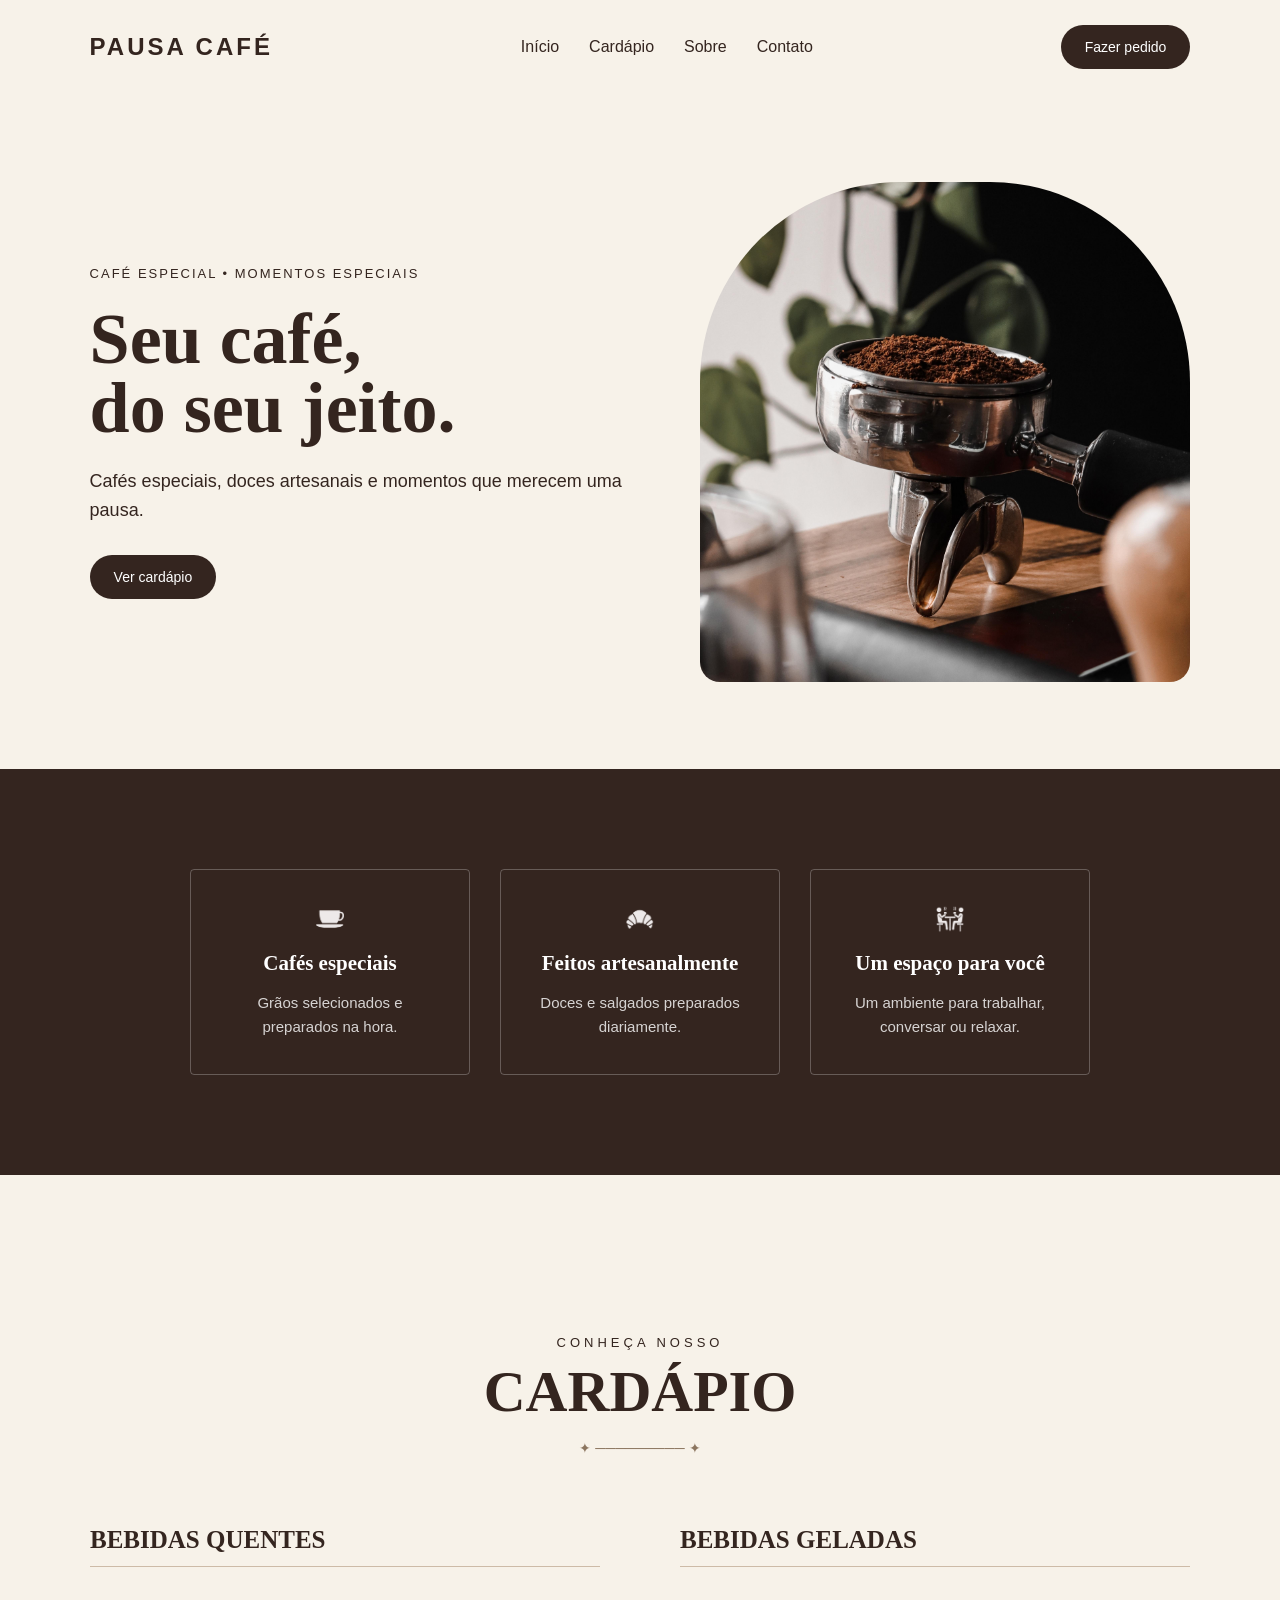
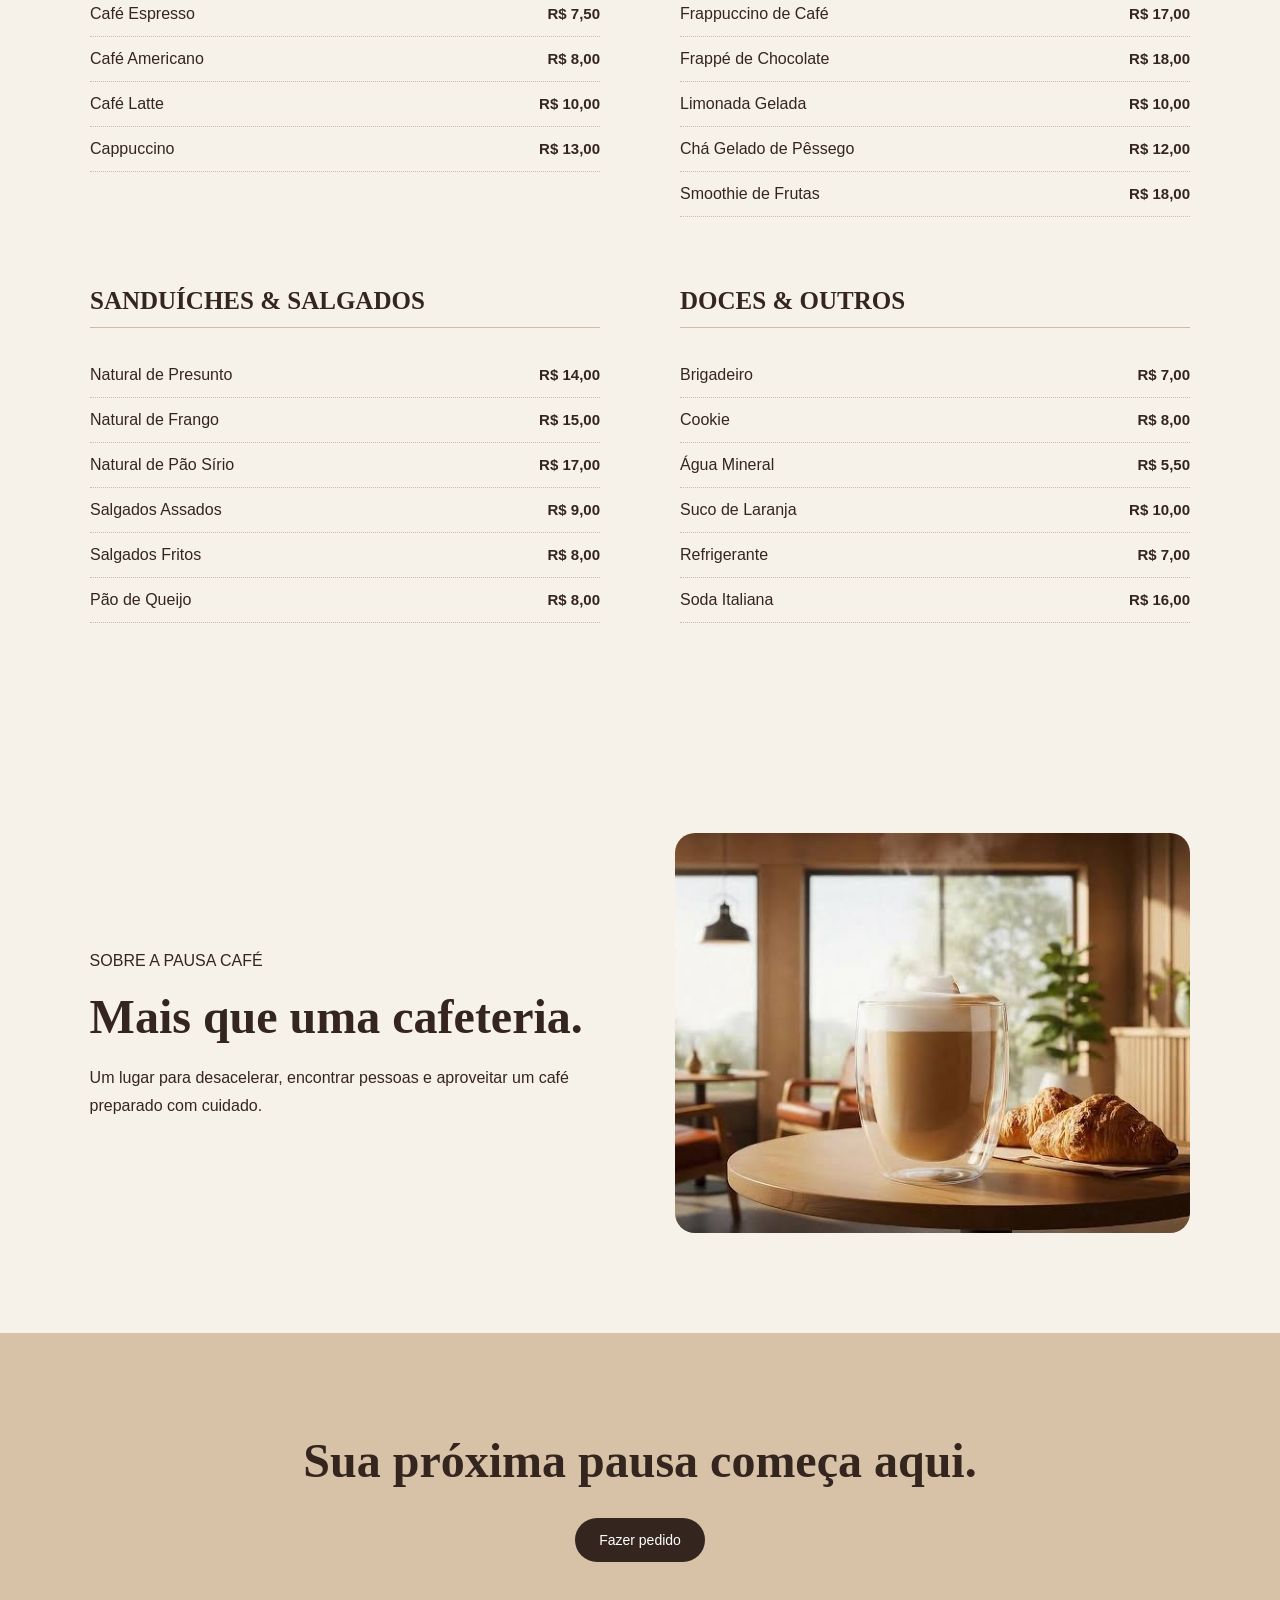
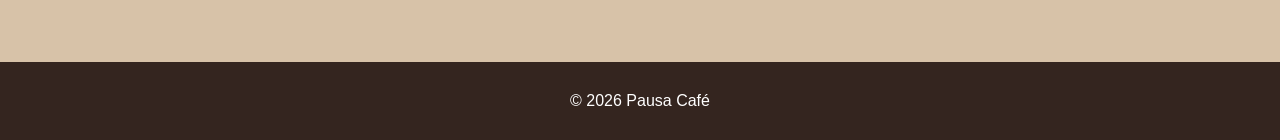
==== index.html @ 261d9401 "Add files via upload" ====
<!DOCTYPE html>
<html lang="pt-BR">

<head>
    <meta charset="UTF-8">
    <meta name="viewport" content="width=device-width, initial-scale=1.0">

    <title>Pausa Café</title>

    <link rel="stylesheet" href="style.css">
</head>

<body>

    <!-- HEADER -->
    <header>

        <h2>PAUSA CAFÉ</h2>

        <nav>
            <a href="#">Início</a>
            <a href="#">Cardápio</a>
            <a href="#">Sobre</a>
            <a href="#">Contato</a>
        </nav>

        <button>Fazer pedido</button>

    </header>


    <main>

        <!-- HERO -->
        <section class="hero">

            <div class="hero-text">

                <p>CAFÉ ESPECIAL • MOMENTOS ESPECIAIS</p>

                <h1>Seu café,<br>do seu jeito.</h1>

                <p>
                    Cafés especiais, doces artesanais
                    e momentos que merecem uma pausa.
                </p>

                <button>Ver cardápio</button>

            </div>


            <div class="hero-image">

                <img src="img1.jpg" alt="Café especial da Pausa Café">

            </div>

        </section>


        <!-- DIFERENCIAIS -->
        <section class="features">

            <div class="feature-card">

                <img src="icon1.png" alt="Ícone de café">

                <h3>Cafés especiais</h3>

                <p>
                    Grãos selecionados e preparados na hora.
                </p>

            </div>


            <div class="feature-card">

                <img src="icon2.png" alt="Ícone artesanal">

                <h3>Feitos artesanalmente</h3>

                <p>
                    Doces e salgados preparados diariamente.
                </p>

            </div>


            <div class="feature-card">

                <img src="icon3.png" alt="Ícone de ambiente">

                <h3>Um espaço para você</h3>

                <p>
                    Um ambiente para trabalhar, conversar ou relaxar.
                </p>

            </div>

        </section>


        <!-- CARDÁPIO -->
        <section class="menu">

            <div class="menu-header">

                <p>CONHEÇA NOSSO</p>

                <h2>Cardápio</h2>

                <span>✦ ───────── ✦</span>

            </div>


            <div class="menu-grid">

                <!-- BEBIDAS QUENTES -->
                <div class="menu-category">

                    <h3>Bebidas Quentes</h3>

                    <div class="menu-item">
                        <span>Café Espresso</span>
                        <strong>R$ 7,50</strong>
                    </div>

                    <div class="menu-item">
                        <span>Café Americano</span>
                        <strong>R$ 8,00</strong>
                    </div>

                    <div class="menu-item">
                        <span>Café Latte</span>
                        <strong>R$ 10,00</strong>
                    </div>

                    <div class="menu-item">
                        <span>Cappuccino</span>
                        <strong>R$ 13,00</strong>
                    </div>

                </div>


                <!-- BEBIDAS GELADAS -->
                <div class="menu-category">

                    <h3>Bebidas Geladas</h3>

                    <div class="menu-item">
                        <span>Frappuccino de Café</span>
                        <strong>R$ 17,00</strong>
                    </div>

                    <div class="menu-item">
                        <span>Frappé de Chocolate</span>
                        <strong>R$ 18,00</strong>
                    </div>

                    <div class="menu-item">
                        <span>Limonada Gelada</span>
                        <strong>R$ 10,00</strong>
                    </div>

                    <div class="menu-item">
                        <span>Chá Gelado de Pêssego</span>
                        <strong>R$ 12,00</strong>
                    </div>

                    <div class="menu-item">
                        <span>Smoothie de Frutas</span>
                        <strong>R$ 18,00</strong>
                    </div>

                </div>


                <!-- SANDUÍCHES E SALGADOS -->
                <div class="menu-category">

                    <h3>Sanduíches & Salgados</h3>

                    <div class="menu-item">
                        <span>Natural de Presunto</span>
                        <strong>R$ 14,00</strong>
                    </div>

                    <div class="menu-item">
                        <span>Natural de Frango</span>
                        <strong>R$ 15,00</strong>
                    </div>

                    <div class="menu-item">
                        <span>Natural de Pão Sírio</span>
                        <strong>R$ 17,00</strong>
                    </div>

                    <div class="menu-item">
                        <span>Salgados Assados</span>
                        <strong>R$ 9,00</strong>
                    </div>

                    <div class="menu-item">
                        <span>Salgados Fritos</span>
                        <strong>R$ 8,00</strong>
                    </div>

                    <div class="menu-item">
                        <span>Pão de Queijo</span>
                        <strong>R$ 8,00</strong>
                    </div>

                </div>


                <!-- DOCES E OUTROS -->
                <div class="menu-category">

                    <h3>Doces & Outros</h3>

                    <div class="menu-item">
                        <span>Brigadeiro</span>
                        <strong>R$ 7,00</strong>
                    </div>

                    <div class="menu-item">
                        <span>Cookie</span>
                        <strong>R$ 8,00</strong>
                    </div>

                    <div class="menu-item">
                        <span>Água Mineral</span>
                        <strong>R$ 5,50</strong>
                    </div>

                    <div class="menu-item">
                        <span>Suco de Laranja</span>
                        <strong>R$ 10,00</strong>
                    </div>

                    <div class="menu-item">
                        <span>Refrigerante</span>
                        <strong>R$ 7,00</strong>
                    </div>

                    <div class="menu-item">
                        <span>Soda Italiana</span>
                        <strong>R$ 16,00</strong>
                    </div>

                </div>

            </div>

        </section>


        <!-- SOBRE -->
        <section class="about">

            <div class="about-text">

                <p>SOBRE A PAUSA CAFÉ</p>

                <h2>Mais que uma cafeteria.</h2>

                <p>
                    Um lugar para desacelerar, encontrar
                    pessoas e aproveitar um café preparado
                    com cuidado.
                </p>

            </div>


            <div class="about-image">

                <img src="img2.avif" alt="Ambiente da Pausa Café">

            </div>

        </section>


        <!-- CTA -->
        <section class="cta">

            <h2>Sua próxima pausa começa aqui.</h2>

            <button>Fazer pedido</button>

        </section>

    </main>


    <!-- FOOTER -->
    <footer>

        <p>© 2026 Pausa Café</p>

    </footer>

</body>

</html>
---- style.css ----
/* =========================
   RESET
========================= */

* {
    margin: 0;
    padding: 0;
    box-sizing: border-box;
}


/* =========================
   BODY
========================= */

body {
    font-family: Arial, sans-serif;
    background: #f7f2e9;
    color: #34251f;
}


/* =========================
   HEADER
========================= */

header {
    display: flex;
    align-items: center;
    justify-content: space-between;
    padding: 25px 7%;
}

header h2 {
    letter-spacing: 3px;
}

nav {
    display: flex;
    gap: 30px;
}

nav a {
    color: #34251f;
    text-decoration: none;
}

nav a:hover {
    opacity: 0.6;
}


/* =========================
   BOTÕES
========================= */

button {
    background: #34251f;
    color: white;
    border: none;
    border-radius: 30px;
    padding: 14px 24px;
    cursor: pointer;
    font-size: 14px;
    transition: 0.3s;
}

button:hover {
    transform: translateY(-2px);
    opacity: 0.9;
}


/* =========================
   HERO
========================= */

.hero {
    min-height: 75vh;
    display: flex;
    align-items: center;
    justify-content: space-between;
    padding: 70px 7%;
    gap: 60px;
}

.hero-text {
    max-width: 550px;
}

.hero-text > p:first-child {
    font-size: 13px;
    letter-spacing: 2px;
    margin-bottom: 20px;
}

.hero h1 {
    font-family: Georgia, serif;
    font-size: 72px;
    line-height: 0.95;
    margin-bottom: 25px;
}

.hero-text > p {
    font-size: 18px;
    line-height: 1.6;
    margin-bottom: 30px;
}

.hero-image {
    width: 45%;
}

.hero-image img {
    width: 100%;
    height: 500px;
    object-fit: cover;
    border-radius: 200px 200px 20px 20px;
    display: block;
}


/* =========================
   DIFERENCIAIS
========================= */

.features {
    display: flex;
    justify-content: center;
    align-items: stretch;
    gap: 30px;
    padding: 100px 7%;
    background: #34251f;
    color: white;
}

.feature-card {
    width: 280px;
    min-height: 190px;
    padding: 35px 30px;

    display: flex;
    flex-direction: column;
    justify-content: center;
    align-items: center;

    text-align: center;

    border: 1px solid rgba(255, 255, 255, 0.25);
    border-radius: 4px;
}

.feature-card img {
    width: 28px;
    height: 28px;
    object-fit: contain;
    margin-bottom: 18px;
}

.feature-card h3 {
    font-family: Georgia, serif;
    font-size: 21px;
    margin-bottom: 15px;
}

.feature-card p {
    max-width: 220px;
    font-size: 15px;
    line-height: 1.6;
    opacity: 0.8;
}


/* =========================
   CARDÁPIO
========================= */

.menu {
    padding: 160px 7% 110px;
    background: #f7f2e9;
}

.menu-header {
    width: 100%;
    display: flex;
    flex-direction: column;
    align-items: center;
    justify-content: center;
    text-align: center;
    margin-bottom: 70px;
}

.menu-header p {
    font-size: 13px;
    letter-spacing: 4px;
    margin-bottom: 8px;
}

.menu-header h2 {
    font-family: Georgia, serif;
    font-size: 58px;
    text-transform: uppercase;
    margin-bottom: 15px;
}

.menu-header span {
    color: #8c7660;
    font-size: 14px;
}

.menu-grid {
    max-width: 1100px;
    margin: 0 auto;

    display: grid;
    grid-template-columns: repeat(2, 1fr);

    gap: 70px 80px;
}

.menu-category h3 {
    font-family: Georgia, serif;
    font-size: 25px;
    text-transform: uppercase;

    margin-bottom: 25px;
    padding-bottom: 12px;

    border-bottom: 1px solid #cdbba7;
}

.menu-item {
    display: flex;
    align-items: baseline;
    justify-content: space-between;

    gap: 20px;
    padding: 13px 0;

    border-bottom: 1px dotted #cdbba7;
}

.menu-item span {
    font-size: 16px;
}

.menu-item strong {
    font-size: 15px;
    white-space: nowrap;
}


/* =========================
   SOBRE
========================= */

.about {
    display: grid;
    grid-template-columns: 1fr 1fr;
    gap: 70px;
    padding: 100px 7%;
    align-items: center;
}

.about h2 {
    font-family: Georgia, serif;
    font-size: 48px;
    margin: 15px 0 20px;
}

.about p {
    line-height: 1.7;
}

.about-image {
    height: 400px;
    border-radius: 20px;
    overflow: hidden;
}

.about-image img {
    width: 100%;
    height: 100%;
    object-fit: cover;
    display: block;
}


/* =========================
   CTA
========================= */

.cta {
    padding: 100px 7%;
    text-align: center;
    background: #d7c2a8;
}

.cta h2 {
    font-family: Georgia, serif;
    font-size: 48px;
    margin-bottom: 30px;
}


/* =========================
   FOOTER
========================= */

footer {
    padding: 30px 7%;
    background: #34251f;
    color: white;
    text-align: center;
}


/* =========================
   RESPONSIVIDADE
========================= */

@media (max-width: 800px) {

    /* HEADER */

    header {
        flex-direction: column;
        gap: 20px;
    }

    nav {
        gap: 15px;
        flex-wrap: wrap;
        justify-content: center;
    }


    /* HERO */

    .hero {
        flex-direction: column;
        padding-top: 40px;
    }

    .hero-text {
        max-width: 100%;
        text-align: center;
    }

    .hero h1 {
        font-size: 52px;
    }

    .hero-image {
        width: 100%;
    }

    .hero-image img {
        height: 400px;
    }


    /* DIFERENCIAIS */

    .features {
        flex-direction: column;
        align-items: center;
        padding: 80px 7%;
    }

    .feature-card {
        width: 100%;
        max-width: 320px;
    }


    /* CARDÁPIO */

    .menu {
        padding: 100px 6% 80px;
    }

    .menu-header {
        margin-bottom: 50px;
    }

    .menu-header h2 {
        font-size: 44px;
    }

    .menu-grid {
        grid-template-columns: 1fr;
        gap: 55px;
    }

    .menu-category h3 {
        font-size: 22px;
    }

    .menu-item span {
        font-size: 15px;
    }

    .menu-item strong {
        font-size: 14px;
    }


    /* SOBRE */

    .about {
        grid-template-columns: 1fr;
        gap: 40px;
    }

    .about h2 {
        font-size: 40px;
    }


    /* CTA */

    .cta h2 {
        font-size: 40px;
    }

}

/* =========================
   MUDANÇAS ADICIONAIS 
========================= */

/* Rolagem Suave */
html {
    scroll-behavior: smooth;
}

/* Header Buttons Layout */
.header-buttons {
    display: flex;
    gap: 15px;
}

.btn-alt {
    background: #8c7660;
    color: white;
}

.btn-alt:hover {
    background: #6a5745;
}

/* =========================
   PORTFÓLIO / CONTATO
========================= */

.portfolio {
    padding: 100px 7%;
    background: #ffffff;
}

.portfolio-header {
    text-align: center;
    margin-bottom: 60px;
}

.portfolio-header p {
    font-size: 13px;
    letter-spacing: 4px;
    margin-bottom: 8px;
}

.portfolio-header h2 {
    font-family: Georgia, serif;
    font-size: 48px;
    color: #34251f;
}

.portfolio-content {
    display: grid;
    grid-template-columns: 1fr 1fr;
    gap: 50px;
    align-items: center;
}

.contact-info {
    padding: 30px;
    background: #f7f2e9;
    border-radius: 12px;
}

.contact-info h3 {
    font-family: Georgia, serif;
    font-size: 28px;
    margin-bottom: 20px;
}

.contact-info p {
    margin-bottom: 15px;
    font-size: 16px;
    line-height: 1.5;
}

.gallery-grid {
    display: grid;
    grid-template-columns: 1fr 1fr;
    gap: 20px;
}

.gallery-item {
    position: relative;
    border-radius: 12px;
    overflow: hidden;
    height: 250px;
    cursor: pointer;
}

.gallery-item img {
    width: 100%;
    height: 100%;
    object-fit: cover;
    transition: 0.3s;
}

.gallery-item .overlay {
    position: absolute;
    bottom: -50px;
    left: 0;
    width: 100%;
    background: rgba(52, 37, 31, 0.8);
    color: white;
    text-align: center;
    padding: 15px;
    transition: 0.3s;
    font-weight: bold;
}

.gallery-item:hover img {
    transform: scale(1.1);
}

.gallery-item:hover .overlay {
    bottom: 0;
}

@media (max-width: 800px) {
    .portfolio-content {
        grid-template-columns: 1fr;
    }
}
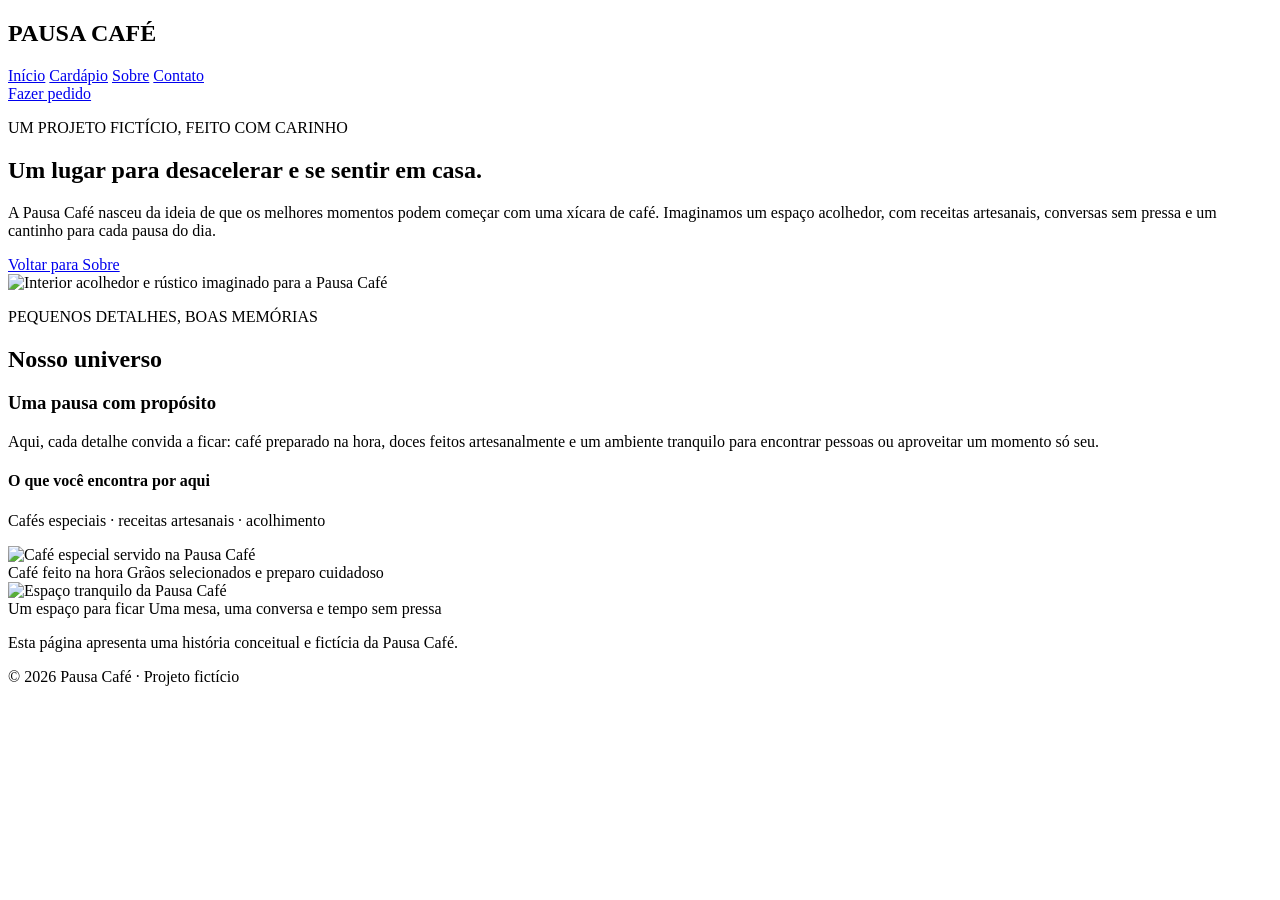
==== commit 662edb2c: "Update index.html with SEO enhancements Added meta description for SEO and updated title." ====
--- a/index.html
+++ b/index.html
@@ -4,308 +4,91 @@
 <head>
     <meta charset="UTF-8">
     <meta name="viewport" content="width=device-width, initial-scale=1.0">
-
-    <title>Pausa Café</title>
-
-    <link rel="stylesheet" href="style.css">
+    <meta name="description" content="Conheça a história e os espaços da Pausa Café.">
+    <title>Mais sobre | Pausa Café</title>
+    <link rel="stylesheet" href="assets/css/style.css">
 </head>
 
 <body>
-
-    <!-- HEADER -->
-    <header>
-
+    <header id="top">
         <h2>PAUSA CAFÉ</h2>
 
-        <nav>
-            <a href="#">Início</a>
-            <a href="#">Cardápio</a>
-            <a href="#">Sobre</a>
-            <a href="#">Contato</a>
+        <nav aria-label="Navegação principal">
+            <a href="index.html#top">Início</a>
+            <a href="index.html#menu">Cardápio</a>
+            <a href="index.html#about">Sobre</a>
+            <a href="index.html#contact">Contato</a>
         </nav>
 
-        <button>Fazer pedido</button>
-
+        <a class="button" href="order.html">Fazer pedido</a>
     </header>
 
-
     <main>
-
-        <!-- HERO -->
-        <section class="hero">
-
-            <div class="hero-text">
-
-                <p>CAFÉ ESPECIAL • MOMENTOS ESPECIAIS</p>
-
-                <h1>Seu café,<br>do seu jeito.</h1>
-
+        <section class="portfolio-hero">
+            <div class="portfolio-hero-text">
+                <p>UM PROJETO FICTÍCIO, FEITO COM CARINHO</p>
+                <h1>Um lugar para desacelerar e se sentir em casa.</h1>
                 <p>
-                    Cafés especiais, doces artesanais
-                    e momentos que merecem uma pausa.
+                    A Pausa Café nasceu da ideia de que os melhores momentos
+                    podem começar com uma xícara de café. Imaginamos um espaço
+                    acolhedor, com receitas artesanais, conversas sem pressa e
+                    um cantinho para cada pausa do dia.
                 </p>
-
-                <button>Ver cardápio</button>
-
+                <a class="button" href="index.html#about">Voltar para Sobre</a>
             </div>
 
+            <div class="portfolio-hero-image">
+                <img src="assets/images/img3.png" alt="Interior acolhedor e rústico imaginado para a Pausa Café">
+            </div>
+        </section>
 
-            <div class="hero-image">
-
-                <img src="img1.jpg" alt="Café especial da Pausa Café">
-
+        <section class="portfolio" id="portfolio">
+            <div class="portfolio-header">
+                <p>PEQUENOS DETALHES, BOAS MEMÓRIAS</p>
+                <h2>Nosso universo</h2>
             </div>
 
-        </section>
+            <div class="portfolio-content">
+                <div class="contact-info">
+                    <h3>Uma pausa com propósito</h3>
+                    <p>
+                        Aqui, cada detalhe convida a ficar:
+                        café preparado na hora, doces feitos artesanalmente e
+                        um ambiente tranquilo para encontrar pessoas ou aproveitar
+                        um momento só seu.
+                    </p>
+                    <h4 class="contact-info-subtitle">O que você encontra por aqui</h4>
+                    <p class="contact-info-list">Cafés especiais · receitas artesanais · acolhimento</p>
+                </div>
 
+                <div class="gallery-grid">
+                    <article class="gallery-item">
+                        <img src="assets/images/img1.jpg" alt="Café especial servido na Pausa Café">
+                        <div class="overlay">
+                            Café feito na hora
+                            <span>Grãos selecionados e preparo cuidadoso</span>
+                        </div>
+                    </article>
 
-        <!-- DIFERENCIAIS -->
-        <section class="features">
-
-            <div class="feature-card">
-
-                <img src="icon1.png" alt="Ícone de café">
-
-                <h3>Cafés especiais</h3>
-
-                <p>
-                    Grãos selecionados e preparados na hora.
-                </p>
-
+                    <article class="gallery-item">
+                        <img src="assets/images/img2.avif" alt="Espaço tranquilo da Pausa Café">
+                        <div class="overlay">
+                            Um espaço para ficar
+                            <span>Uma mesa, uma conversa e tempo sem pressa</span>
+                        </div>
+                    </article>
+                </div>
             </div>
 
-
-            <div class="feature-card">
-
-                <img src="icon2.png" alt="Ícone artesanal">
-
-                <h3>Feitos artesanalmente</h3>
-
-                <p>
-                    Doces e salgados preparados diariamente.
-                </p>
-
-            </div>
-
-
-            <div class="feature-card">
-
-                <img src="icon3.png" alt="Ícone de ambiente">
-
-                <h3>Um espaço para você</h3>
-
-                <p>
-                    Um ambiente para trabalhar, conversar ou relaxar.
-                </p>
-
-            </div>
-
+            <p class="portfolio-note">Esta página apresenta uma história conceitual e fictícia da Pausa Café.</p>
         </section>
-
-
-        <!-- CARDÁPIO -->
-        <section class="menu">
-
-            <div class="menu-header">
-
-                <p>CONHEÇA NOSSO</p>
-
-                <h2>Cardápio</h2>
-
-                <span>✦ ───────── ✦</span>
-
-            </div>
-
-
-            <div class="menu-grid">
-
-                <!-- BEBIDAS QUENTES -->
-                <div class="menu-category">
-
-                    <h3>Bebidas Quentes</h3>
-
-                    <div class="menu-item">
-                        <span>Café Espresso</span>
-                        <strong>R$ 7,50</strong>
-                    </div>
-
-                    <div class="menu-item">
-                        <span>Café Americano</span>
-                        <strong>R$ 8,00</strong>
-                    </div>
-
-                    <div class="menu-item">
-                        <span>Café Latte</span>
-                        <strong>R$ 10,00</strong>
-                    </div>
-
-                    <div class="menu-item">
-                        <span>Cappuccino</span>
-                        <strong>R$ 13,00</strong>
-                    </div>
-
-                </div>
-
-
-                <!-- BEBIDAS GELADAS -->
-                <div class="menu-category">
-
-                    <h3>Bebidas Geladas</h3>
-
-                    <div class="menu-item">
-                        <span>Frappuccino de Café</span>
-                        <strong>R$ 17,00</strong>
-                    </div>
-
-                    <div class="menu-item">
-                        <span>Frappé de Chocolate</span>
-                        <strong>R$ 18,00</strong>
-                    </div>
-
-                    <div class="menu-item">
-                        <span>Limonada Gelada</span>
-                        <strong>R$ 10,00</strong>
-                    </div>
-
-                    <div class="menu-item">
-                        <span>Chá Gelado de Pêssego</span>
-                        <strong>R$ 12,00</strong>
-                    </div>
-
-                    <div class="menu-item">
-                        <span>Smoothie de Frutas</span>
-                        <strong>R$ 18,00</strong>
-                    </div>
-
-                </div>
-
-
-                <!-- SANDUÍCHES E SALGADOS -->
-                <div class="menu-category">
-
-                    <h3>Sanduíches & Salgados</h3>
-
-                    <div class="menu-item">
-                        <span>Natural de Presunto</span>
-                        <strong>R$ 14,00</strong>
-                    </div>
-
-                    <div class="menu-item">
-                        <span>Natural de Frango</span>
-                        <strong>R$ 15,00</strong>
-                    </div>
-
-                    <div class="menu-item">
-                        <span>Natural de Pão Sírio</span>
-                        <strong>R$ 17,00</strong>
-                    </div>
-
-                    <div class="menu-item">
-                        <span>Salgados Assados</span>
-                        <strong>R$ 9,00</strong>
-                    </div>
-
-                    <div class="menu-item">
-                        <span>Salgados Fritos</span>
-                        <strong>R$ 8,00</strong>
-                    </div>
-
-                    <div class="menu-item">
-                        <span>Pão de Queijo</span>
-                        <strong>R$ 8,00</strong>
-                    </div>
-
-                </div>
-
-
-                <!-- DOCES E OUTROS -->
-                <div class="menu-category">
-
-                    <h3>Doces & Outros</h3>
-
-                    <div class="menu-item">
-                        <span>Brigadeiro</span>
-                        <strong>R$ 7,00</strong>
-                    </div>
-
-                    <div class="menu-item">
-                        <span>Cookie</span>
-                        <strong>R$ 8,00</strong>
-                    </div>
-
-                    <div class="menu-item">
-                        <span>Água Mineral</span>
-                        <strong>R$ 5,50</strong>
-                    </div>
-
-                    <div class="menu-item">
-                        <span>Suco de Laranja</span>
-                        <strong>R$ 10,00</strong>
-                    </div>
-
-                    <div class="menu-item">
-                        <span>Refrigerante</span>
-                        <strong>R$ 7,00</strong>
-                    </div>
-
-                    <div class="menu-item">
-                        <span>Soda Italiana</span>
-                        <strong>R$ 16,00</strong>
-                    </div>
-
-                </div>
-
-            </div>
-
-        </section>
-
-
-        <!-- SOBRE -->
-        <section class="about">
-
-            <div class="about-text">
-
-                <p>SOBRE A PAUSA CAFÉ</p>
-
-                <h2>Mais que uma cafeteria.</h2>
-
-                <p>
-                    Um lugar para desacelerar, encontrar
-                    pessoas e aproveitar um café preparado
-                    com cuidado.
-                </p>
-
-            </div>
-
-
-            <div class="about-image">
-
-                <img src="img2.avif" alt="Ambiente da Pausa Café">
-
-            </div>
-
-        </section>
-
-
-        <!-- CTA -->
-        <section class="cta">
-
-            <h2>Sua próxima pausa começa aqui.</h2>
-
-            <button>Fazer pedido</button>
-
-        </section>
-
     </main>
 
-
-    <!-- FOOTER -->
     <footer>
-
-        <p>© 2026 Pausa Café</p>
-
+        <p>© 2026 Pausa Café · Projeto fictício</p>
     </footer>
 
+    <script src="assets/js/script.js"></script>
 </body>
 
-</html>+</html>
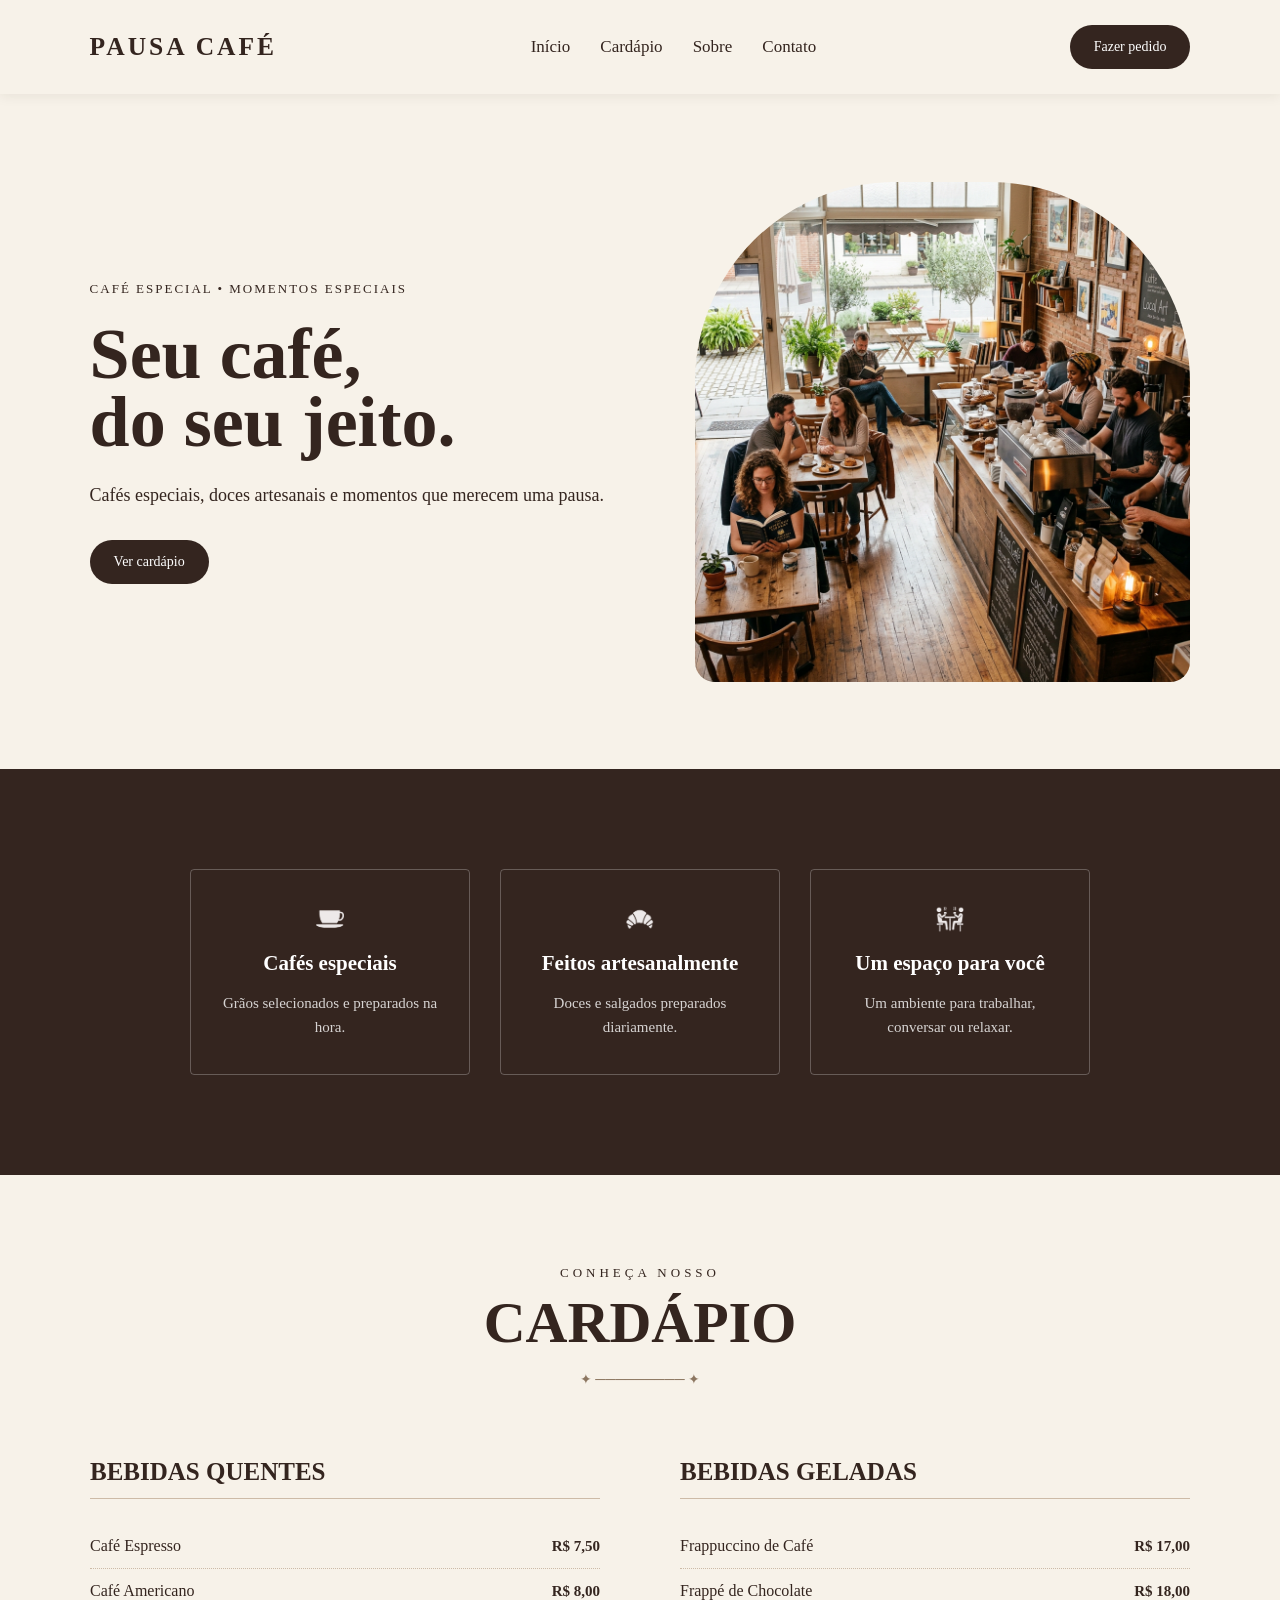
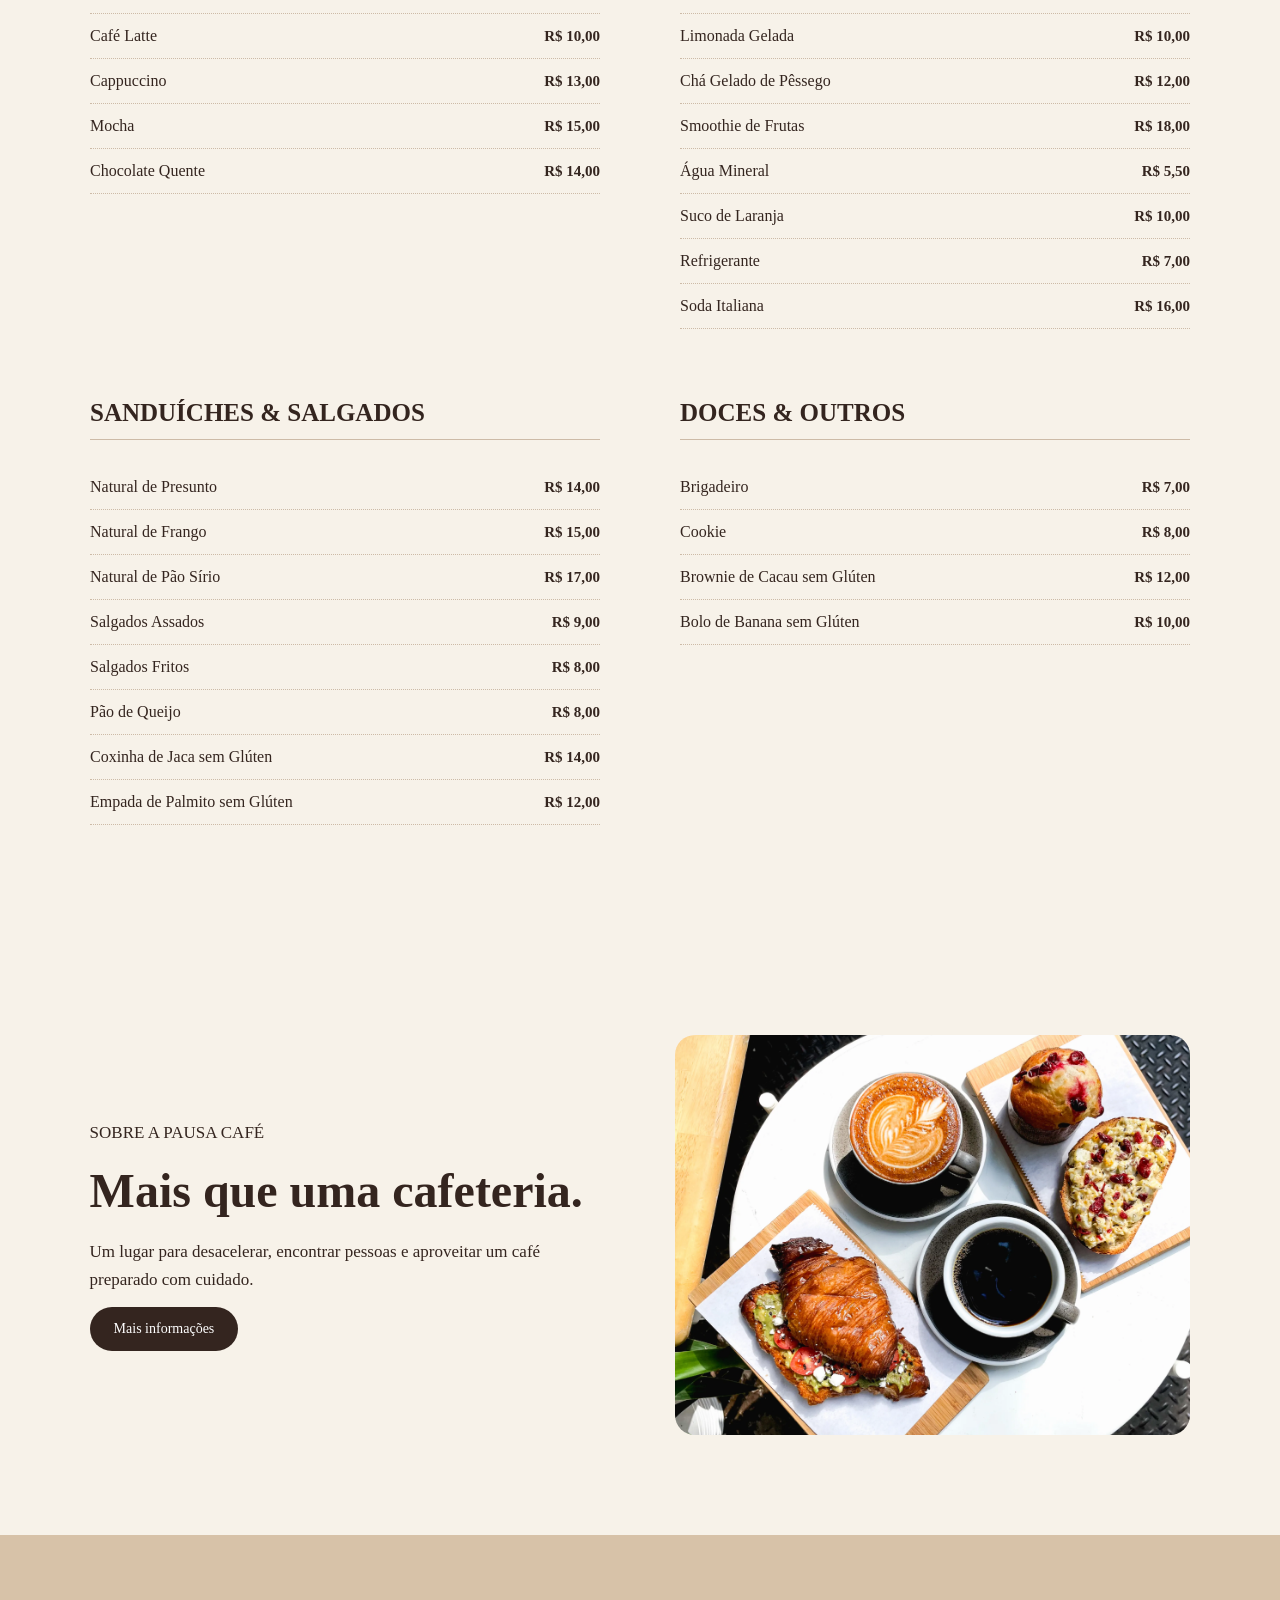
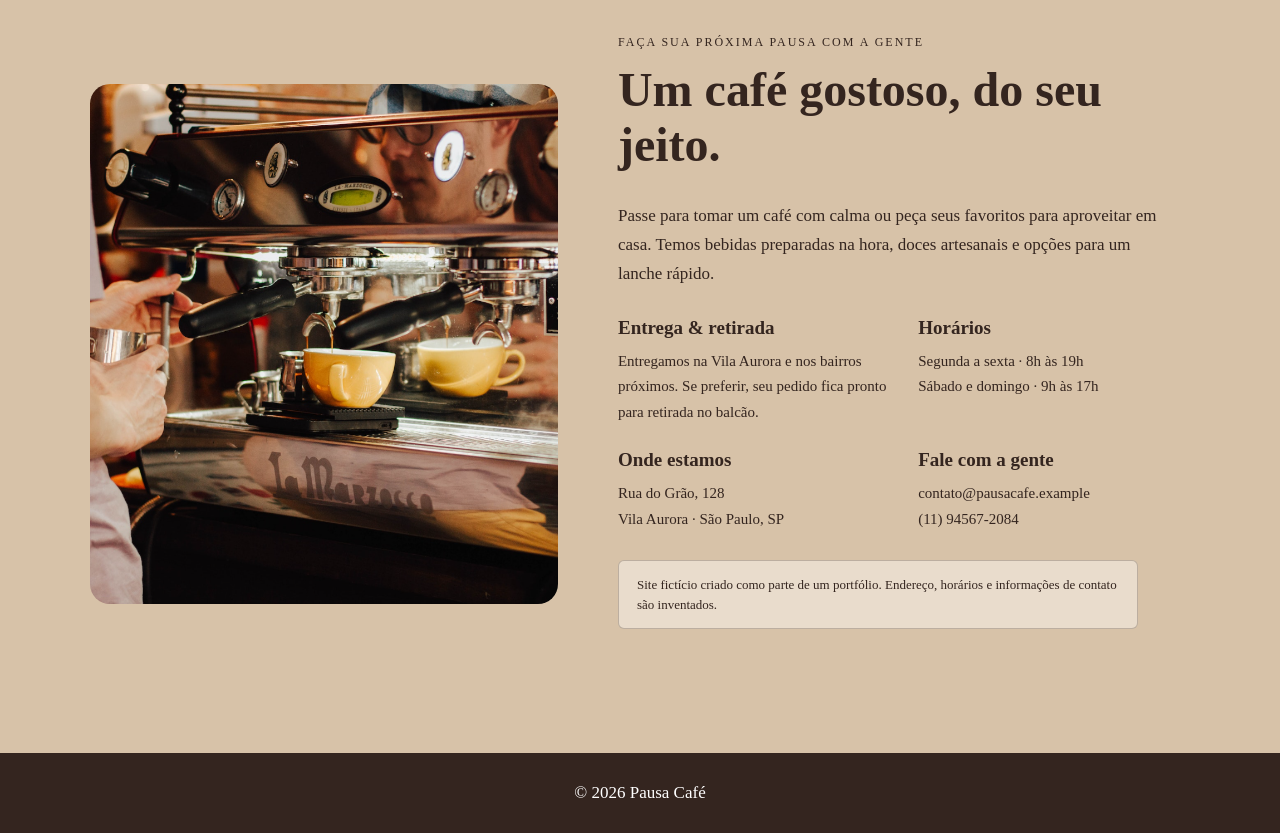
==== commit 558f6fb9: "Add files via upload" ====
--- a/index.html
+++ b/index.html
@@ -4,91 +4,377 @@
 <head>
     <meta charset="UTF-8">
     <meta name="viewport" content="width=device-width, initial-scale=1.0">
-    <meta name="description" content="Conheça a história e os espaços da Pausa Café.">
-    <title>Mais sobre | Pausa Café</title>
+
+    <title>Pausa Café</title>
+
     <link rel="stylesheet" href="assets/css/style.css">
 </head>
 
 <body>
+
+    <!-- HEADER -->
     <header id="top">
+
         <h2>PAUSA CAFÉ</h2>
 
-        <nav aria-label="Navegação principal">
-            <a href="index.html#top">Início</a>
-            <a href="index.html#menu">Cardápio</a>
-            <a href="index.html#about">Sobre</a>
-            <a href="index.html#contact">Contato</a>
+        <nav>
+            <a href="#">Início</a>
+            <a href="#menu">Cardápio</a>
+            <a href="#about">Sobre</a>
+            <a href="#contact">Contato</a>
         </nav>
 
         <a class="button" href="order.html">Fazer pedido</a>
+
     </header>
 
+
     <main>
-        <section class="portfolio-hero">
-            <div class="portfolio-hero-text">
-                <p>UM PROJETO FICTÍCIO, FEITO COM CARINHO</p>
-                <h1>Um lugar para desacelerar e se sentir em casa.</h1>
-                <p>
-                    A Pausa Café nasceu da ideia de que os melhores momentos
-                    podem começar com uma xícara de café. Imaginamos um espaço
-                    acolhedor, com receitas artesanais, conversas sem pressa e
-                    um cantinho para cada pausa do dia.
-                </p>
-                <a class="button" href="index.html#about">Voltar para Sobre</a>
-            </div>
-
-            <div class="portfolio-hero-image">
-                <img src="assets/images/img3.png" alt="Interior acolhedor e rústico imaginado para a Pausa Café">
-            </div>
-        </section>
-
-        <section class="portfolio" id="portfolio">
-            <div class="portfolio-header">
-                <p>PEQUENOS DETALHES, BOAS MEMÓRIAS</p>
-                <h2>Nosso universo</h2>
-            </div>
-
-            <div class="portfolio-content">
-                <div class="contact-info">
-                    <h3>Uma pausa com propósito</h3>
-                    <p>
-                        Aqui, cada detalhe convida a ficar:
-                        café preparado na hora, doces feitos artesanalmente e
-                        um ambiente tranquilo para encontrar pessoas ou aproveitar
-                        um momento só seu.
+
+        <!-- HERO -->
+        <section class="hero">
+
+            <div class="hero-text">
+
+                <p>CAFÉ ESPECIAL • MOMENTOS ESPECIAIS</p>
+
+                <h1>Seu café,<br>do seu jeito.</h1>
+
+                <p>
+                    Cafés especiais, doces artesanais
+                    e momentos que merecem uma pausa.
+                </p>
+
+                <a class="button" href="#menu">Ver cardápio</a>
+
+            </div>
+
+
+            <div class="hero-image">
+
+                <img src="assets/images/img4.webp" alt="Interior acolhedor de uma cafeteria">
+
+            </div>
+
+        </section>
+
+
+        <!-- DIFERENCIAIS -->
+        <section class="features">
+
+            <div class="feature-card">
+
+                <img src="assets/icons/icon1.png" alt="Ícone de café">
+
+                <h3>Cafés especiais</h3>
+
+                <p>
+                    Grãos selecionados e preparados na hora.
+                </p>
+
+            </div>
+
+
+            <div class="feature-card">
+
+                <img src="assets/icons/icon2.png" alt="Ícone artesanal">
+
+                <h3>Feitos artesanalmente</h3>
+
+                <p>
+                    Doces e salgados preparados diariamente.
+                </p>
+
+            </div>
+
+
+            <div class="feature-card">
+
+                <img src="assets/icons/icon3.png" alt="Ícone de ambiente">
+
+                <h3>Um espaço para você</h3>
+
+                <p>
+                    Um ambiente para trabalhar, conversar ou relaxar.
+                </p>
+
+            </div>
+
+        </section>
+
+
+        <!-- CARDÁPIO -->
+        <section class="menu" id="menu">
+
+            <div class="menu-header">
+
+                <p>CONHEÇA NOSSO</p>
+
+                <h2>Cardápio</h2>
+
+                <span>✦ ───────── ✦</span>
+
+            </div>
+
+
+            <div class="menu-grid">
+
+                <!-- BEBIDAS QUENTES -->
+                <div class="menu-category">
+
+                    <h3>Bebidas Quentes</h3>
+
+                    <div class="menu-item">
+                        <span>Café Espresso</span>
+                        <strong>R$ 7,50</strong>
+                    </div>
+
+                    <div class="menu-item">
+                        <span>Café Americano</span>
+                        <strong>R$ 8,00</strong>
+                    </div>
+
+                    <div class="menu-item">
+                        <span>Café Latte</span>
+                        <strong>R$ 10,00</strong>
+                    </div>
+
+                    <div class="menu-item">
+                        <span>Cappuccino</span>
+                        <strong>R$ 13,00</strong>
+                    </div>
+
+                    <div class="menu-item">
+                        <span>Mocha</span>
+                        <strong>R$ 15,00</strong>
+                    </div>
+
+                    <div class="menu-item">
+                        <span>Chocolate Quente</span>
+                        <strong>R$ 14,00</strong>
+                    </div>
+
+                </div>
+
+
+                <!-- BEBIDAS GELADAS -->
+                <div class="menu-category">
+
+                    <h3>Bebidas Geladas</h3>
+
+                    <div class="menu-item">
+                        <span>Frappuccino de Café</span>
+                        <strong>R$ 17,00</strong>
+                    </div>
+
+                    <div class="menu-item">
+                        <span>Frappé de Chocolate</span>
+                        <strong>R$ 18,00</strong>
+                    </div>
+
+                    <div class="menu-item">
+                        <span>Limonada Gelada</span>
+                        <strong>R$ 10,00</strong>
+                    </div>
+
+                    <div class="menu-item">
+                        <span>Chá Gelado de Pêssego</span>
+                        <strong>R$ 12,00</strong>
+                    </div>
+
+                    <div class="menu-item">
+                        <span>Smoothie de Frutas</span>
+                        <strong>R$ 18,00</strong>
+                    </div>
+
+                    <div class="menu-item">
+                        <span>Água Mineral</span>
+                        <strong>R$ 5,50</strong>
+                    </div>
+
+                    <div class="menu-item">
+                        <span>Suco de Laranja</span>
+                        <strong>R$ 10,00</strong>
+                    </div>
+
+                    <div class="menu-item">
+                        <span>Refrigerante</span>
+                        <strong>R$ 7,00</strong>
+                    </div>
+
+                    <div class="menu-item">
+                        <span>Soda Italiana</span>
+                        <strong>R$ 16,00</strong>
+                    </div>
+
+                </div>
+
+
+                <!-- SANDUÍCHES E SALGADOS -->
+                <div class="menu-category">
+
+                    <h3>Sanduíches & Salgados</h3>
+
+                    <div class="menu-item">
+                        <span>Natural de Presunto</span>
+                        <strong>R$ 14,00</strong>
+                    </div>
+
+                    <div class="menu-item">
+                        <span>Natural de Frango</span>
+                        <strong>R$ 15,00</strong>
+                    </div>
+
+                    <div class="menu-item">
+                        <span>Natural de Pão Sírio</span>
+                        <strong>R$ 17,00</strong>
+                    </div>
+
+                    <div class="menu-item">
+                        <span>Salgados Assados</span>
+                        <strong>R$ 9,00</strong>
+                    </div>
+
+                    <div class="menu-item">
+                        <span>Salgados Fritos</span>
+                        <strong>R$ 8,00</strong>
+                    </div>
+
+                    <div class="menu-item">
+                        <span>Pão de Queijo</span>
+                        <strong>R$ 8,00</strong>
+                    </div>
+
+                    <div class="menu-item">
+                        <span>Coxinha de Jaca sem Glúten</span>
+                        <strong>R$ 14,00</strong>
+                    </div>
+
+                    <div class="menu-item">
+                        <span>Empada de Palmito sem Glúten</span>
+                        <strong>R$ 12,00</strong>
+                    </div>
+
+                </div>
+
+
+                <!-- DOCES E OUTROS -->
+                <div class="menu-category">
+
+                    <h3>Doces & Outros</h3>
+
+                    <div class="menu-item">
+                        <span>Brigadeiro</span>
+                        <strong>R$ 7,00</strong>
+                    </div>
+
+                    <div class="menu-item">
+                        <span>Cookie</span>
+                        <strong>R$ 8,00</strong>
+                    </div>
+
+                    <div class="menu-item">
+                        <span>Brownie de Cacau sem Glúten</span>
+                        <strong>R$ 12,00</strong>
+                    </div>
+
+                    <div class="menu-item">
+                        <span>Bolo de Banana sem Glúten</span>
+                        <strong>R$ 10,00</strong>
+                    </div>
+
+                </div>
+
+            </div>
+
+        </section>
+
+
+        <!-- SOBRE -->
+        <section class="about" id="about">
+
+            <div class="about-text">
+
+                <p>SOBRE A PAUSA CAFÉ</p>
+
+                <h2>Mais que uma cafeteria.</h2>
+
+                <p>
+                    Um lugar para desacelerar, encontrar
+                    pessoas e aproveitar um café preparado
+                    com cuidado.
+                </p>
+
+                <a class="button" href="about.html">Mais informações</a>
+
+            </div>
+
+
+            <div class="about-image">
+
+                <img src="assets/images/img5.jpeg" alt="Café, sanduíche e itens artesanais servidos na Pausa Café">
+
+            </div>
+
+        </section>
+
+
+        <!-- CTA -->
+        <section class="cta" id="contact">
+            <div class="contact-layout">
+                <div class="contact-photo">
+                    <img src="assets/images/img7.png" alt="Barista preparando cafés em uma máquina de espresso">
+                </div>
+
+                <div class="contact-copy">
+                    <p class="contact-eyebrow">FAÇA SUA PRÓXIMA PAUSA COM A GENTE</p>
+                    <h2>Um café gostoso, do seu jeito.</h2>
+                    <p class="contact-intro">
+                        Passe para tomar um café com calma ou peça seus favoritos para aproveitar em casa.
+                        Temos bebidas preparadas na hora, doces artesanais e opções para um lanche rápido.
                     </p>
-                    <h4 class="contact-info-subtitle">O que você encontra por aqui</h4>
-                    <p class="contact-info-list">Cafés especiais · receitas artesanais · acolhimento</p>
-                </div>
-
-                <div class="gallery-grid">
-                    <article class="gallery-item">
-                        <img src="assets/images/img1.jpg" alt="Café especial servido na Pausa Café">
-                        <div class="overlay">
-                            Café feito na hora
-                            <span>Grãos selecionados e preparo cuidadoso</span>
+
+                    <div class="contact-details">
+                        <div>
+                            <h3>Entrega & retirada</h3>
+                            <p>Entregamos na Vila Aurora e nos bairros próximos. Se preferir, seu pedido fica pronto para retirada no balcão.</p>
                         </div>
-                    </article>
-
-                    <article class="gallery-item">
-                        <img src="assets/images/img2.avif" alt="Espaço tranquilo da Pausa Café">
-                        <div class="overlay">
-                            Um espaço para ficar
-                            <span>Uma mesa, uma conversa e tempo sem pressa</span>
+                        <div>
+                            <h3>Horários</h3>
+                            <p>Segunda a sexta · 8h às 19h<br>Sábado e domingo · 9h às 17h</p>
                         </div>
-                    </article>
-                </div>
-            </div>
-
-            <p class="portfolio-note">Esta página apresenta uma história conceitual e fictícia da Pausa Café.</p>
-        </section>
+                        <div>
+                            <h3>Onde estamos</h3>
+                            <address>Rua do Grão, 128<br>Vila Aurora · São Paulo, SP</address>
+                        </div>
+                        <div>
+                            <h3>Fale com a gente</h3>
+                            <p>contato@pausacafe.example<br>(11) 94567-2084</p>
+                        </div>
+                    </div>
+
+                    <p class="fictional-note">
+                        Site fictício criado como parte de um portfólio. Endereço,
+                        horários e informações de contato são inventados.
+                    </p>
+
+                </div>
+            </div>
+
+        </section>
+
     </main>
 
+
+    <!-- FOOTER -->
     <footer>
-        <p>© 2026 Pausa Café · Projeto fictício</p>
+
+        <p>© 2026 Pausa Café</p>
+
     </footer>
 
     <script src="assets/js/script.js"></script>
+
 </body>
 
 </html>
--- a/assets/css/style.css
+++ b/assets/css/style.css
@@ -0,0 +1,1277 @@
+/* =========================
+   RESET
+========================= */
+
+* {
+    margin: 0;
+    padding: 0;
+    box-sizing: border-box;
+}
+
+
+/* =========================
+   BODY
+========================= */
+
+body {
+    font-family: "Palatino Linotype", "Book Antiqua", Georgia, serif;
+    font-size: 17px;
+    background: #f7f2e9;
+    color: #34251f;
+    animation: page-enter 180ms ease-out both;
+    transition: opacity 120ms ease-in;
+}
+
+body.is-leaving {
+    opacity: 0;
+}
+
+@keyframes page-enter {
+    from {
+        opacity: 0;
+    }
+
+    to {
+        opacity: 1;
+    }
+}
+
+@media (prefers-reduced-motion: reduce) {
+    body {
+        animation: none;
+        transition: none;
+    }
+}
+
+
+/* =========================
+   HEADER
+========================= */
+
+header {
+    position: sticky;
+    top: 0;
+    z-index: 1000;
+    display: flex;
+    align-items: center;
+    justify-content: space-between;
+    padding: 25px 7%;
+    background: #f7f2e9;
+    box-shadow: 0 2px 12px rgba(52, 37, 31, 0.08);
+}
+
+header h2 {
+    letter-spacing: 3px;
+}
+
+nav {
+    display: flex;
+    gap: 30px;
+}
+
+nav a {
+    color: #34251f;
+    text-decoration: none;
+}
+
+nav a:hover {
+    opacity: 0.6;
+}
+
+
+/* =========================
+   BOTÕES
+========================= */
+
+button {
+    background: #34251f;
+    color: white;
+    border: none;
+    border-radius: 30px;
+    padding: 14px 24px;
+    cursor: pointer;
+    font-size: 14px;
+    transition: 0.3s;
+}
+
+.button {
+    display: inline-block;
+    background: #34251f;
+    color: white;
+    border-radius: 30px;
+    padding: 14px 24px;
+    text-decoration: none;
+    font-size: 14px;
+    transition: 0.3s;
+}
+
+button:hover,
+.button:hover {
+    transform: translateY(-2px);
+    opacity: 0.9;
+}
+
+
+/* =========================
+   HERO
+========================= */
+
+.hero {
+    min-height: 75vh;
+    display: flex;
+    align-items: center;
+    justify-content: space-between;
+    padding: 70px 7%;
+    gap: 60px;
+}
+
+.hero-text {
+    max-width: 550px;
+}
+
+.hero-text > p:first-child {
+    font-size: 13px;
+    letter-spacing: 2px;
+    margin-bottom: 20px;
+}
+
+.hero h1 {
+    font-family: Georgia, serif;
+    font-size: 72px;
+    line-height: 0.95;
+    margin-bottom: 25px;
+}
+
+.hero-text > p {
+    font-size: 18px;
+    line-height: 1.6;
+    margin-bottom: 30px;
+}
+
+.hero-image {
+    width: 45%;
+}
+
+.hero-image img {
+    width: 100%;
+    height: 500px;
+    object-fit: cover;
+    border-radius: 200px 200px 20px 20px;
+    display: block;
+}
+
+
+/* =========================
+   DIFERENCIAIS
+========================= */
+
+.features {
+    display: flex;
+    justify-content: center;
+    align-items: stretch;
+    gap: 30px;
+    padding: 100px 7%;
+    background: #34251f;
+    color: white;
+}
+
+.feature-card {
+    width: 280px;
+    min-height: 190px;
+    padding: 35px 30px;
+
+    display: flex;
+    flex-direction: column;
+    justify-content: center;
+    align-items: center;
+
+    text-align: center;
+
+    border: 1px solid rgba(255, 255, 255, 0.25);
+    border-radius: 4px;
+}
+
+.feature-card img {
+    width: 28px;
+    height: 28px;
+    object-fit: contain;
+    margin-bottom: 18px;
+}
+
+.feature-card h3 {
+    font-family: Georgia, serif;
+    font-size: 21px;
+    margin-bottom: 15px;
+}
+
+.feature-card p {
+    max-width: 220px;
+    font-size: 15px;
+    line-height: 1.6;
+    opacity: 0.8;
+}
+
+
+/* =========================
+   CARDÁPIO
+========================= */
+
+.menu {
+    padding: 90px 7% 110px;
+    background: #f7f2e9;
+}
+
+.menu-header {
+    width: 100%;
+    display: flex;
+    flex-direction: column;
+    align-items: center;
+    justify-content: center;
+    text-align: center;
+    margin-bottom: 70px;
+}
+
+.menu-header p {
+    font-size: 13px;
+    letter-spacing: 4px;
+    margin-bottom: 8px;
+}
+
+.menu-header h2 {
+    font-family: Georgia, serif;
+    font-size: 58px;
+    text-transform: uppercase;
+    margin-bottom: 15px;
+}
+
+.menu-header span {
+    color: #8c7660;
+    font-size: 14px;
+}
+
+.menu-grid {
+    max-width: 1100px;
+    margin: 0 auto;
+
+    display: grid;
+    grid-template-columns: repeat(2, 1fr);
+
+    gap: 70px 80px;
+}
+
+.menu-category h3 {
+    font-family: Georgia, serif;
+    font-size: 25px;
+    text-transform: uppercase;
+
+    margin-bottom: 25px;
+    padding-bottom: 12px;
+
+    border-bottom: 1px solid #cdbba7;
+}
+
+.menu-item {
+    display: flex;
+    align-items: baseline;
+    justify-content: space-between;
+
+    gap: 20px;
+    padding: 13px 0;
+
+    border-bottom: 1px dotted #cdbba7;
+}
+
+.menu-item span {
+    font-size: 16px;
+}
+
+.menu-item strong {
+    font-size: 15px;
+    white-space: nowrap;
+}
+
+
+/* =========================
+   SOBRE
+========================= */
+
+.about {
+    display: grid;
+    grid-template-columns: 1fr 1fr;
+    gap: 70px;
+    padding: 100px 7%;
+    align-items: center;
+}
+
+.about h2 {
+    font-family: Georgia, serif;
+    font-size: 48px;
+    margin: 15px 0 20px;
+}
+
+.about p {
+    line-height: 1.7;
+}
+
+.about .button {
+    margin-top: 12px;
+}
+
+.about-image {
+    height: 400px;
+    border-radius: 20px;
+    overflow: hidden;
+}
+
+.about-image img {
+    width: 100%;
+    height: 100%;
+    object-fit: cover;
+    display: block;
+}
+
+
+/* =========================
+   CTA
+========================= */
+
+.cta {
+    padding: 100px 7%;
+    background: #d7c2a8;
+}
+
+.contact-layout {
+    display: grid;
+    grid-template-columns: 0.9fr 1.1fr;
+    align-items: center;
+    gap: 60px;
+    max-width: 1150px;
+    margin: 0 auto;
+}
+
+.contact-photo {
+    height: 520px;
+    border-radius: 20px;
+    overflow: hidden;
+}
+
+.contact-photo img {
+    width: 100%;
+    height: 100%;
+    display: block;
+    object-fit: cover;
+}
+
+.contact-copy {
+    text-align: left;
+}
+
+.contact-eyebrow {
+    margin-bottom: 12px;
+    font-size: 12px;
+    letter-spacing: 2px;
+}
+
+.cta h2 {
+    font-family: Georgia, serif;
+    font-size: 48px;
+    margin-bottom: 30px;
+}
+
+.contact-intro {
+    max-width: 560px;
+    margin-bottom: 28px;
+    line-height: 1.7;
+}
+
+.contact-details {
+    display: grid;
+    grid-template-columns: repeat(2, minmax(0, 1fr));
+    gap: 24px 28px;
+    margin-bottom: 28px;
+}
+
+.contact-details h3 {
+    font-family: Georgia, serif;
+    font-size: 19px;
+    margin-bottom: 10px;
+}
+
+.contact-details p,
+.contact-details address {
+    font-size: 15px;
+    font-style: normal;
+    line-height: 1.7;
+}
+
+.fictional-note {
+    max-width: 520px;
+    margin: 0 0 24px;
+    padding: 14px 18px;
+    border: 1px solid rgba(52, 37, 31, 0.25);
+    border-radius: 6px;
+    background: rgba(247, 242, 233, 0.55);
+    font-size: 13px;
+    line-height: 1.5;
+}
+
+
+/* =========================
+   FOOTER
+========================= */
+
+footer {
+    padding: 30px 7%;
+    background: #34251f;
+    color: white;
+    text-align: center;
+}
+
+
+/* =========================
+   RESPONSIVIDADE
+========================= */
+
+@media (max-width: 800px) {
+
+    /* HEADER */
+
+    header {
+        flex-direction: column;
+        gap: 20px;
+    }
+
+    nav {
+        gap: 15px;
+        flex-wrap: wrap;
+        justify-content: center;
+    }
+
+
+    /* HERO */
+
+    .hero {
+        flex-direction: column;
+        padding-top: 40px;
+    }
+
+    .hero-text {
+        max-width: 100%;
+        text-align: center;
+    }
+
+    .hero h1 {
+        font-size: 52px;
+    }
+
+    .hero-image {
+        width: 100%;
+    }
+
+    .hero-image img {
+        height: 400px;
+    }
+
+
+    /* DIFERENCIAIS */
+
+    .features {
+        flex-direction: column;
+        align-items: center;
+        padding: 80px 7%;
+    }
+
+    .feature-card {
+        width: 100%;
+        max-width: 320px;
+    }
+
+
+    /* CARDÁPIO */
+
+    .menu {
+        padding: 0 6% 80px;
+    }
+
+    .menu-header {
+        margin-bottom: 50px;
+    }
+
+    .menu-header h2 {
+        font-size: 44px;
+    }
+
+    .menu-grid {
+        grid-template-columns: 1fr;
+        gap: 55px;
+    }
+
+    .menu-category h3 {
+        font-size: 22px;
+    }
+
+    .menu-item span {
+        font-size: 15px;
+    }
+
+    .menu-item strong {
+        font-size: 14px;
+    }
+
+
+    /* SOBRE */
+
+    .about {
+        grid-template-columns: 1fr;
+        gap: 40px;
+    }
+
+    .about h2 {
+        font-size: 40px;
+    }
+
+
+    /* CTA */
+
+    .cta h2 {
+        font-size: 40px;
+    }
+
+    .contact-layout {
+        grid-template-columns: 1fr;
+        gap: 35px;
+    }
+
+    .contact-photo {
+        height: 320px;
+    }
+
+    .contact-details {
+        grid-template-columns: 1fr;
+        gap: 20px;
+    }
+
+    .fictional-note {
+        margin-bottom: 24px;
+    }
+
+}
+
+/* =========================
+   MUDANÇAS ADICIONAIS 
+========================= */
+
+/* Rolagem Suave */
+html {
+    scroll-behavior: smooth;
+    scroll-padding-top: 80px;
+}
+
+/* Header Buttons Layout */
+.header-buttons {
+    display: flex;
+    gap: 15px;
+}
+
+.btn-alt {
+    background: #8c7660;
+    color: white;
+}
+
+.btn-alt:hover {
+    background: #6a5745;
+}
+
+/* =========================
+   PORTFÓLIO / CONTATO
+========================= */
+
+.portfolio {
+    padding: 100px 7%;
+    background: #ffffff;
+}
+
+.portfolio-hero {
+    display: grid;
+    grid-template-columns: 1fr 1fr;
+    align-items: center;
+    gap: 60px;
+    padding: 80px 7%;
+    background: #f7f2e9;
+}
+
+.portfolio-hero-text {
+    max-width: 560px;
+}
+
+.portfolio-hero-text > p:first-child {
+    font-size: 13px;
+    letter-spacing: 3px;
+    margin-bottom: 18px;
+}
+
+.portfolio-hero h1 {
+    font-family: Georgia, serif;
+    font-size: 58px;
+    line-height: 1.05;
+    margin-bottom: 22px;
+}
+
+.portfolio-hero-text p {
+    line-height: 1.7;
+    margin-bottom: 28px;
+}
+
+.portfolio-hero-image {
+    height: 430px;
+    overflow: hidden;
+    border-radius: 180px 180px 20px 20px;
+}
+
+.portfolio-hero-image img {
+    width: 100%;
+    height: 100%;
+    display: block;
+    object-fit: cover;
+}
+
+.portfolio-note {
+    text-align: center;
+    color: #6a5745;
+    font-size: 13px;
+    margin-top: 28px;
+}
+
+.portfolio-header {
+    text-align: center;
+    margin-bottom: 60px;
+}
+
+.portfolio-header p {
+    font-size: 13px;
+    letter-spacing: 4px;
+    margin-bottom: 8px;
+}
+
+.portfolio-header h2 {
+    font-family: Georgia, serif;
+    font-size: 48px;
+    color: #34251f;
+}
+
+.portfolio-content {
+    display: grid;
+    grid-template-columns: 1fr 1fr;
+    gap: 50px;
+    align-items: center;
+}
+
+.contact-info {
+    padding: 30px;
+    background: #f7f2e9;
+    border-radius: 12px;
+}
+
+.contact-info h3 {
+    font-family: Georgia, serif;
+    font-size: 28px;
+    margin-bottom: 20px;
+}
+
+.contact-info-subtitle {
+    font-family: Georgia, serif;
+    font-size: 20px;
+    font-weight: normal;
+    line-height: 1.3;
+    margin: 26px 0 8px;
+}
+
+.contact-info p.contact-info-list {
+    color: #6a5745;
+    font-size: 15px;
+    line-height: 1.6;
+    margin: 0;
+}
+
+.contact-info p {
+    margin-bottom: 15px;
+    font-size: 16px;
+    line-height: 1.5;
+}
+
+.gallery-grid {
+    display: grid;
+    grid-template-columns: 1fr 1fr;
+    gap: 20px;
+}
+
+.gallery-item {
+    position: relative;
+    border-radius: 12px;
+    overflow: hidden;
+    height: 250px;
+    cursor: pointer;
+}
+
+.gallery-item img {
+    width: 100%;
+    height: 100%;
+    object-fit: cover;
+    transition: 0.3s;
+}
+
+.gallery-item .overlay {
+    position: absolute;
+    bottom: 0;
+    left: 0;
+    width: 100%;
+    background: rgba(52, 37, 31, 0.8);
+    color: white;
+    text-align: center;
+    padding: 15px;
+    transition: 0.3s;
+    font-family: Georgia, serif;
+    font-size: 16px;
+    font-weight: normal;
+    letter-spacing: 0.3px;
+    transform: translateY(100%);
+}
+
+.gallery-item .overlay span {
+    display: block;
+    color: #ead9c4;
+    font-size: 12px;
+    font-weight: normal;
+    line-height: 1.4;
+    margin-top: 5px;
+    opacity: 0.9;
+}
+
+.gallery-item:hover img {
+    transform: scale(1.1);
+}
+
+.gallery-item:hover .overlay {
+    transform: translateY(0);
+}
+
+@media (max-width: 800px) {
+    html {
+        scroll-padding-top: 180px;
+    }
+
+    .portfolio-content {
+        grid-template-columns: 1fr;
+    }
+
+    .portfolio-hero {
+        grid-template-columns: 1fr;
+        padding-top: 55px;
+        gap: 35px;
+    }
+
+    .portfolio-hero h1 {
+        font-size: 44px;
+    }
+
+    .portfolio-hero-image {
+        height: 350px;
+    }
+}
+
+/* =========================
+   PEDIDOS
+========================= */
+
+.order-page {
+    min-height: 70vh;
+    padding: 55px 7% 100px;
+    font-family: "Segoe UI", Arial, sans-serif;
+    font-size: 16px;
+}
+
+.order-intro {
+    margin: 0 auto 45px;
+    text-align: center;
+}
+
+.order-intro > p {
+    margin-bottom: 8px;
+    font-size: 12px;
+    letter-spacing: 3px;
+}
+
+.order-intro h1 {
+    margin-bottom: 10px;
+    font-family: Georgia, serif;
+    font-size: 48px;
+}
+
+.dietary-legend,
+.menu-information-notice {
+    max-width: 1250px;
+    margin: 0 auto 18px;
+    color: #6a5745;
+    font-size: 13px;
+    line-height: 1.55;
+}
+
+.menu-information-notice {
+    margin: 8px 0 0;
+    padding: 14px 16px;
+    border-left: 3px solid #8c7660;
+    background: #f1e8dc;
+}
+
+.order-service {
+    max-width: 1250px;
+    margin: 0 auto 38px;
+    padding: 24px;
+    border: 1px solid #e1d4c4;
+    border-radius: 10px;
+    background: #fffdf9;
+}
+
+.order-service > h2 {
+    margin-bottom: 18px;
+    font-family: Georgia, serif;
+    font-size: 24px;
+}
+
+.service-options {
+    display: grid;
+    grid-template-columns: repeat(3, minmax(0, 1fr));
+    gap: 14px;
+}
+
+.service-option {
+    display: flex;
+    align-items: flex-start;
+    gap: 12px;
+    min-height: 86px;
+    padding: 16px;
+    border: 1px solid #e1d4c4;
+    border-radius: 8px;
+    cursor: pointer;
+    transition: border-color 0.2s, background-color 0.2s;
+}
+
+.service-option:has(input:checked) {
+    border-color: #8c7660;
+    background: #f7f2e9;
+}
+
+.service-option input {
+    margin-top: 3px;
+    accent-color: #34251f;
+}
+
+.service-option span,
+.service-option small {
+    display: block;
+}
+
+.service-option strong {
+    display: block;
+    margin-bottom: 5px;
+}
+
+.service-option small {
+    color: #6a5745;
+    line-height: 1.45;
+}
+
+.delivery-fields {
+    margin-top: 22px;
+    padding-top: 20px;
+    border-top: 1px solid #e1d4c4;
+}
+
+.delivery-fields h3 {
+    margin-bottom: 14px;
+    font-family: Georgia, serif;
+    font-size: 19px;
+}
+
+.delivery-inputs {
+    display: grid;
+    grid-template-columns: 1fr 1fr 1fr;
+    gap: 14px;
+}
+
+.delivery-inputs label {
+    display: grid;
+    gap: 7px;
+    font-size: 14px;
+}
+
+.delivery-inputs input {
+    width: 100%;
+    min-height: 42px;
+    padding: 9px 11px;
+    border: 1px solid #cdbba7;
+    border-radius: 5px;
+    background: #fff;
+    color: #34251f;
+    font: inherit;
+}
+
+.order-layout {
+    display: grid;
+    grid-template-columns: minmax(0, 1fr) 310px;
+    align-items: start;
+    gap: 40px;
+    max-width: 1250px;
+    margin: 0 auto;
+}
+
+.order-categories {
+    display: grid;
+    gap: 38px;
+}
+
+.order-category h2,
+.order-cart h2 {
+    margin-bottom: 18px;
+    font-family: Georgia, serif;
+    font-size: 26px;
+}
+
+.order-products {
+    display: grid;
+    grid-template-columns: repeat(2, minmax(0, 1fr));
+    gap: 14px;
+}
+
+.order-product {
+    display: flex;
+    align-items: flex-start;
+    justify-content: space-between;
+    gap: 14px;
+    min-height: 86px;
+    padding: 16px;
+    border: 1px solid #e1d4c4;
+    border-radius: 8px;
+    background: #fffdf9;
+}
+
+.order-product h3 {
+    margin-bottom: 6px;
+    font-size: 16px;
+}
+
+.order-product-info {
+    min-width: 0;
+    flex: 1;
+}
+
+.order-product .product-description {
+    margin-bottom: 9px;
+    color: #6a5745;
+    font-size: 13px;
+    line-height: 1.5;
+}
+
+.product-notes {
+    display: flex;
+    flex-wrap: wrap;
+    gap: 5px;
+}
+
+.product-notes span {
+    display: inline-block;
+    padding: 3px 7px;
+    border: 1px solid #dfd0bd;
+    border-radius: 12px;
+    background: #f7f2e9;
+    color: #5d4a3f;
+    font-size: 10px;
+    line-height: 1.3;
+}
+
+.product-notes .contains-gluten,
+.product-notes .contains-lactose {
+    border-color: #dfc6aa;
+    background: #f1e6d8;
+    color: #75543e;
+}
+
+.product-notes .gluten-free {
+    border-color: #cbd8c5;
+    background: #e8eee4;
+    color: #476044;
+}
+
+.product-notes .vegan {
+    border-color: #cbd8c5;
+    background: #e8eee4;
+    color: #476044;
+}
+
+.product-notes .vegetarian {
+    border-color: #dfd3b7;
+    background: #f1ebdc;
+    color: #705c37;
+}
+
+.product-action {
+    display: flex;
+    flex: 0 0 auto;
+    flex-direction: column;
+    align-items: flex-end;
+    gap: 12px;
+}
+
+.product-price {
+    white-space: nowrap;
+}
+
+.order-product .add-order-item {
+    flex: 0 0 auto;
+    padding: 10px 14px;
+    font-size: 13px;
+}
+
+.order-cart {
+    position: sticky;
+    top: 110px;
+    padding: 24px;
+    border: 1px solid #d7c2a8;
+    border-radius: 10px;
+    background: #fffdf9;
+    box-shadow: 0 8px 25px rgba(52, 37, 31, 0.08);
+}
+
+.order-cart h2 {
+    margin-bottom: 14px;
+}
+
+.service-summary {
+    margin-bottom: 14px;
+    color: #6a5745;
+    font-size: 13px;
+    line-height: 1.5;
+}
+
+#empty-order {
+    color: #6a5745;
+    font-size: 14px;
+}
+
+#order-items {
+    display: grid;
+    gap: 12px;
+    margin: 0;
+    padding: 0;
+    list-style: none;
+}
+
+.order-cart-item {
+    display: grid;
+    grid-template-columns: 1fr auto;
+    gap: 3px 10px;
+    padding-bottom: 10px;
+    border-bottom: 1px dotted #cdbba7;
+    font-size: 14px;
+}
+
+.order-cart-item small {
+    color: #6a5745;
+}
+
+.order-quantity-controls {
+    display: flex;
+    gap: 6px;
+    align-items: center;
+    grid-column: 1 / -1;
+}
+
+.order-quantity-controls button {
+    width: 26px;
+    height: 26px;
+    padding: 0;
+    border-radius: 50%;
+}
+
+.order-total {
+    display: flex;
+    justify-content: space-between;
+    margin: 20px 0;
+    font-size: 17px;
+}
+
+.order-delivery-fee {
+    display: flex;
+    justify-content: space-between;
+    margin-top: 18px;
+    color: #6a5745;
+    font-size: 14px;
+}
+
+.order-delivery-fee[hidden] {
+    display: none;
+}
+
+#finish-order {
+    width: 100%;
+}
+
+.order-status {
+    margin-top: 12px;
+    color: #4b6547;
+    font-size: 14px;
+    line-height: 1.5;
+}
+
+.order-disclaimer {
+    margin-top: 16px;
+    color: #6a5745;
+    font-size: 12px;
+    line-height: 1.5;
+}
+
+.order-confirmation {
+    width: min(420px, calc(100% - 32px));
+    margin: auto;
+    padding: 0;
+    border: 1px solid #d7c2a8;
+    border-radius: 14px;
+    background: #fffdf9;
+    color: #34251f;
+    box-shadow: 0 20px 60px rgba(34, 24, 18, 0.25);
+}
+
+.order-confirmation[open] {
+    animation: confirmation-enter 220ms ease-out both;
+}
+
+.order-confirmation[open].is-closing {
+    animation: confirmation-exit 160ms ease-in both;
+}
+
+.order-confirmation::backdrop {
+    background: rgba(35, 26, 22, 0.55);
+    backdrop-filter: blur(2px);
+    animation: confirmation-backdrop-enter 220ms ease-out both;
+}
+
+.order-confirmation[open].is-closing::backdrop {
+    animation: confirmation-backdrop-exit 160ms ease-in both;
+}
+
+.confirmation-card {
+    padding: 34px;
+    text-align: center;
+}
+
+.confirmation-eyebrow {
+    margin-bottom: 10px;
+    color: #8c7660;
+    font-size: 12px;
+    letter-spacing: 2px;
+}
+
+.confirmation-card h2 {
+    margin-bottom: 12px;
+    font-family: Georgia, serif;
+    font-size: 30px;
+}
+
+.confirmation-card > p:not(.confirmation-eyebrow) {
+    margin-bottom: 24px;
+    font-size: 18px;
+    line-height: 1.6;
+}
+
+.confirmation-card button {
+    font-size: 15px;
+}
+
+@keyframes confirmation-enter {
+    from {
+        opacity: 0;
+        transform: translateY(8px) scale(0.98);
+    }
+
+    to {
+        opacity: 1;
+        transform: translateY(0) scale(1);
+    }
+}
+
+@keyframes confirmation-exit {
+    from {
+        opacity: 1;
+        transform: translateY(0) scale(1);
+    }
+
+    to {
+        opacity: 0;
+        transform: translateY(5px) scale(0.99);
+    }
+}
+
+@keyframes confirmation-backdrop-enter {
+    from { opacity: 0; }
+    to { opacity: 1; }
+}
+
+@keyframes confirmation-backdrop-exit {
+    from { opacity: 1; }
+    to { opacity: 0; }
+}
+
+@media (prefers-reduced-motion: reduce) {
+    .order-confirmation[open],
+    .order-confirmation[open].is-closing,
+    .order-confirmation::backdrop,
+    .order-confirmation[open].is-closing::backdrop {
+        animation-duration: 1ms;
+    }
+}
+
+@media (max-width: 1000px) {
+    .delivery-inputs {
+        grid-template-columns: 1fr 1fr;
+    }
+
+    .order-layout {
+        grid-template-columns: 1fr;
+    }
+
+    .order-cart {
+        position: static;
+        grid-row: auto;
+    }
+}
+
+@media (max-width: 600px) {
+    .order-page {
+        padding: 40px 6% 70px;
+    }
+
+    .order-intro h1 {
+        font-size: 40px;
+    }
+
+    .order-products {
+        grid-template-columns: 1fr;
+    }
+
+    .order-service {
+        padding: 18px;
+    }
+
+    .service-options,
+    .delivery-inputs {
+        grid-template-columns: 1fr;
+    }
+
+    .order-product {
+        padding: 14px;
+    }
+
+    .product-action .add-order-item {
+        min-width: 88px;
+    }
+}
